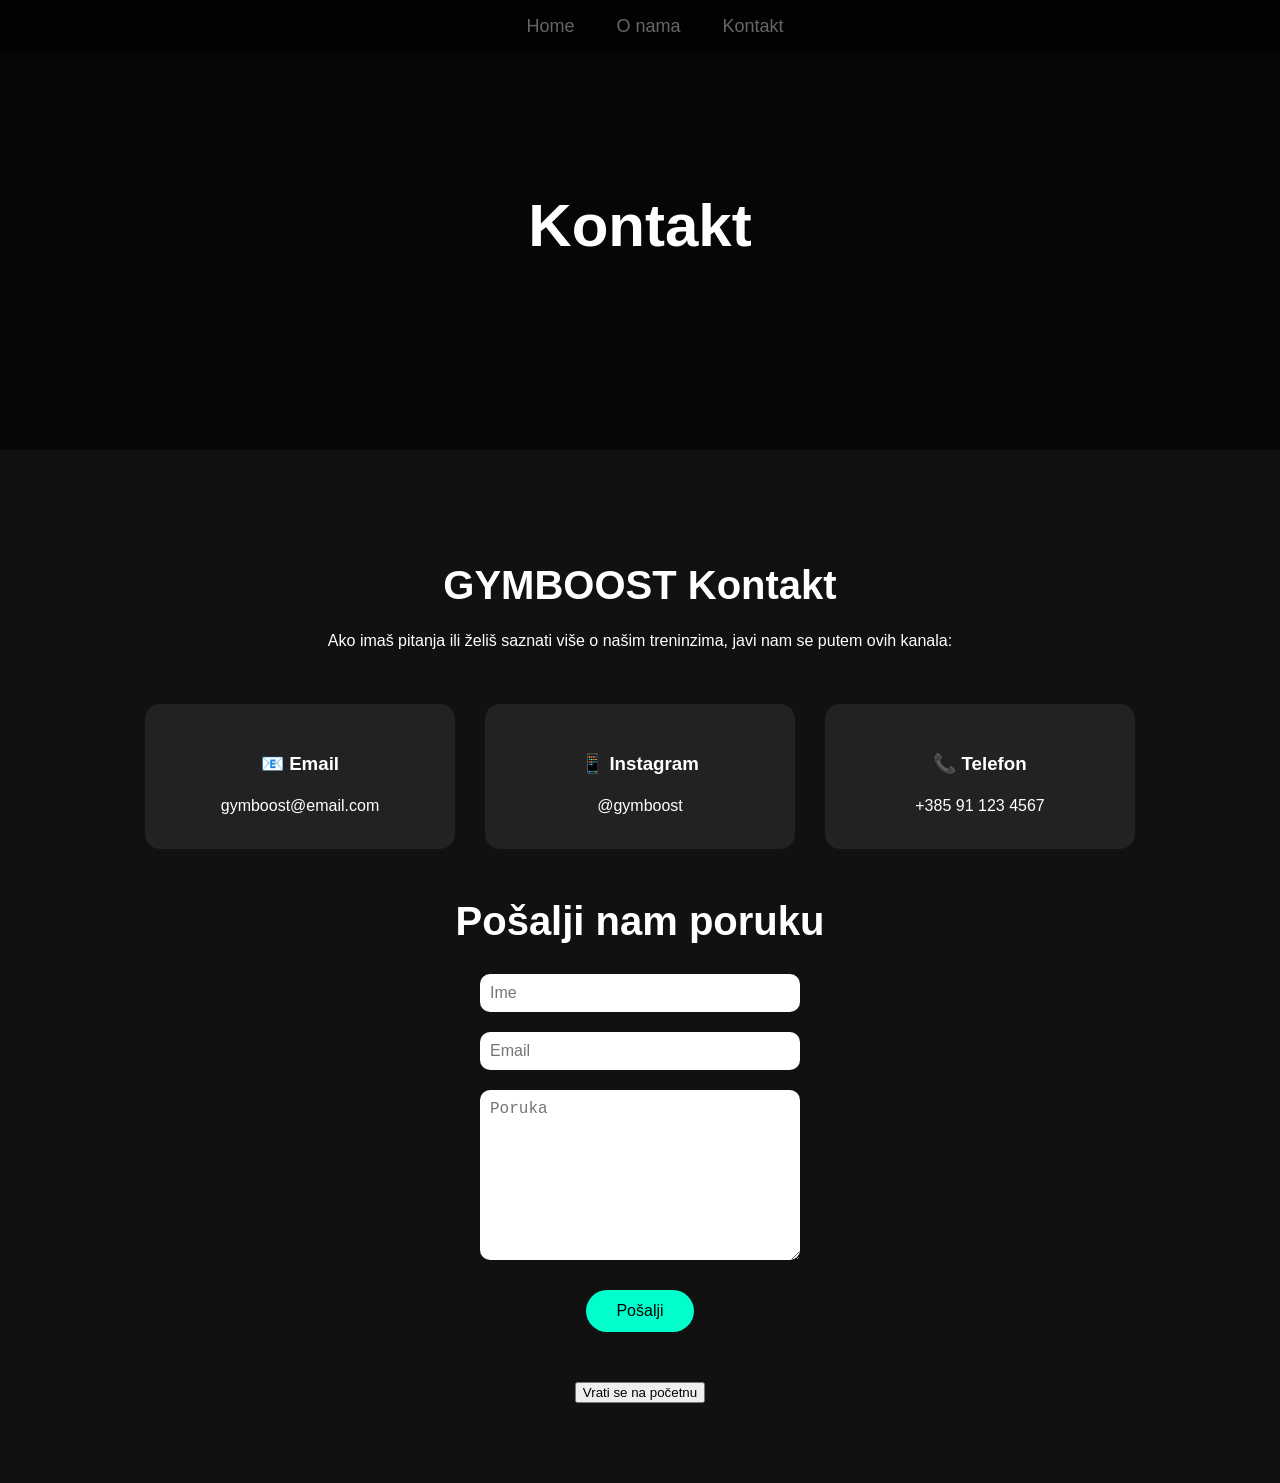
==== kontakt.html @ 43294148 "implementacija emaila na kontaktu" ====
<!DOCTYPE html>
<html lang="hr">
<head>
<meta charset="UTF-8">
<meta name="viewport" content="width=device-width, initial-scale=1.0">
<title>Kontakt - GYMBOOST</title>

<style>
body {
    margin: 0;
    font-family: Arial, sans-serif;
    color: white;
    background: #111;
}

/* NAVBAR */
.navbar {
    position: fixed;
    top: 0;
    width: 100%;
    display: flex;
    justify-content: center;
    gap: 30px;
    padding: 15px;
    background: rgba(0,0,0,0.7);
}

.navbar button {
    background: none;
    border: none;
    color: white;
    font-size: 18px;
    cursor: pointer;
}

.navbar button:hover {
    color: #00ffcc;
}

/* HERO */
.hero {
    height: 50vh;
    background: url('https://images.unsplash.com/photo-1558611848-73f7eb4001a1?auto=format&fit=crop&w=1950&q=80') center/cover no-repeat;
    display: flex;
    justify-content: center;
    align-items: center;
    text-align: center;
    position: relative;
}

.hero::before {
    content: "";
    position: absolute;
    width: 100%;
    height: 100%;
    background: rgba(0,0,0,0.6);
}

.hero h1 {
    position: relative;
    font-size: 60px;
}

/* CONTENT */
.container {
    padding: 80px 20px;
    text-align: center;
}

.container h2 {
    font-size: 40px;
    margin-bottom: 20px;
}

.container p {
    max-width: 700px;
    margin: auto;
    line-height: 1.6;
}

/* CARDS */
.cards {
    display: flex;
    flex-wrap: wrap;
    justify-content: center;
    gap: 30px;
    margin-top: 50px;
}

.card {
    background: #222;
    padding: 30px;
    border-radius: 15px;
    width: 250px;
    transition: 0.3s;
}

.card:hover {
    transform: scale(1.05);
    background: #333;
}

/* CONTACT FORM */
.contact-form {
    margin-top: 50px;
}

.contact-form form {
    display: flex;
    flex-direction: column;
    align-items: center;
}

.contact-form input,
.contact-form textarea {
    padding: 10px;
    width: 300px;
    margin: 10px 0;
    border-radius: 10px;
    border: none;
    font-size: 16px;
}

.contact-form textarea {
    height: 150px;
}

.contact-form button {
    margin-top: 20px;
    padding: 12px 30px;
    border: none;
    border-radius: 25px;
    background: #00ffcc;
    cursor: pointer;
    font-size: 16px;
}

.contact-form button:hover {
    background: #00e0b3;
}

.thank-you {
    display: none;
    color: #00ffcc;
    font-size: 18px;
    margin-top: 20px;
}
</style>
</head>

<body>

<!-- NAVBAR -->
<div class="navbar">
    <a href="index.html"><button>Home</button></a>
    <a href="onama.html"><button>O nama</button></a>
    <a href="kontakt.html"><button>Kontakt</button></a>
</div>

<!-- HERO -->
<div class="hero">
    <h1>Kontakt</h1>
</div>

<!-- CONTENT -->
<div class="container">
    <h2>GYMBOOST Kontakt</h2>
    <p>Ako imaš pitanja ili želiš saznati više o našim treninzima, javi nam se putem ovih kanala:</p>

    <div class="cards">
        <div class="card">
            <h3>📧 Email</h3>
            <p>gymboost@email.com</p>
        </div>

        <div class="card">
            <h3>📱 Instagram</h3>
            <p>@gymboost</p>
        </div>

        <div class="card">
            <h3>📞 Telefon</h3>
            <p>+385 91 123 4567</p>
        </div>
    </div>

    <!-- CONTACT FORM -->
    <div class="contact-form">
        <h2>Pošalji nam poruku</h2>
        <form id="contactForm" action="https://formspree.io/f/xkopyqdb" method="POST">
            <input type="text" name="name" placeholder="Ime" required>
            <input type="email" name="email" placeholder="Email" required>
            <textarea name="message" placeholder="Poruka" required></textarea>
            <button type="submit">Pošalji</button>
        </form>
        <p class="thank-you" id="thankYouMsg">Hvala! Vaša poruka je poslana.</p>
    </div>

    <a href="index.html">
        <button style="margin-top:50px;">Vrati se na početnu</button>
    </a>
</div>

<script>
// Prikaz "Hvala" poruke nakon slanja forme
const form = document.getElementById("contactForm");
const thankYouMsg = document.getElementById("thankYouMsg");

form.addEventListener("submit", function(event) {
    event.preventDefault(); // sprječava default reload
    const formData = new FormData(form);

    fetch(form.action, {
        method: form.method,
        body: formData,
        headers: { 'Accept': 'application/json' }
    })
    .then(response => {
        if (response.ok) {
            form.style.display = "none"; // sakrij formu
            thankYouMsg.style.display = "block"; // prikaži poruku
        } else {
            alert("Došlo je do greške, pokušajte ponovno.");
        }
    })
    .catch(error => {
        alert("Došlo je do greške, pokušajte ponovno.");
    });
});
</script>

</body>
</html>
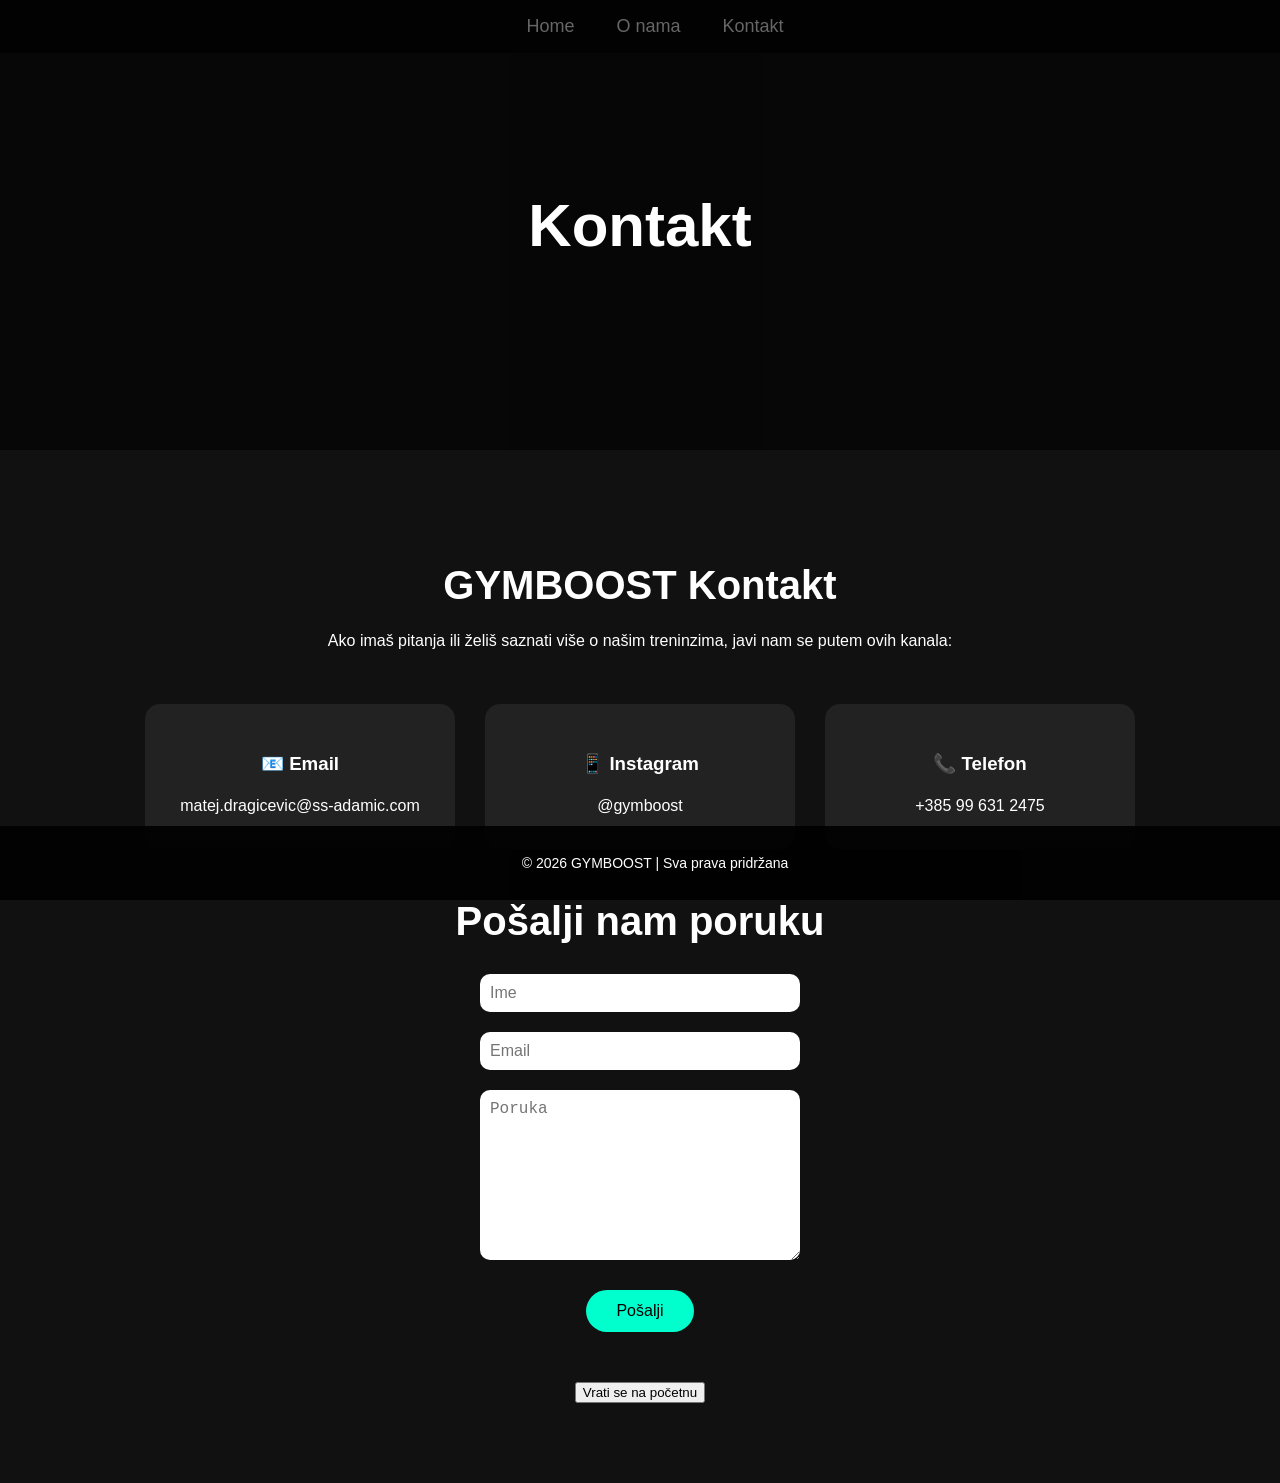
==== commit 06705eb0: "izdvajanje js-ova" ====
--- a/kontakt.html
+++ b/kontakt.html
@@ -145,6 +145,18 @@
     font-size: 18px;
     margin-top: 20px;
 }
+
+/* FOOTER */
+.footer {
+    background: rgba(0,0,0,0.9);
+    color: white;
+    text-align: center;
+    padding: 15px;
+    position: fixed;
+    bottom: 0;
+    width: 100%;
+    font-size: 14px;
+}
 </style>
 </head>
 
@@ -170,7 +182,7 @@
     <div class="cards">
         <div class="card">
             <h3>📧 Email</h3>
-            <p>gymboost@email.com</p>
+            <p>matej.dragicevic@ss-adamic.com</p>
         </div>
 
         <div class="card">
@@ -180,7 +192,7 @@
 
         <div class="card">
             <h3>📞 Telefon</h3>
-            <p>+385 91 123 4567</p>
+            <p>+385 99 631 2475</p>
         </div>
     </div>
 
@@ -201,13 +213,17 @@
     </a>
 </div>
 
+<!-- FOOTER -->
+<footer class="footer">
+    <p>© 2026 GYMBOOST | Sva prava pridržana</p>
+</footer>
+
 <script>
-// Prikaz "Hvala" poruke nakon slanja forme
 const form = document.getElementById("contactForm");
 const thankYouMsg = document.getElementById("thankYouMsg");
 
 form.addEventListener("submit", function(event) {
-    event.preventDefault(); // sprječava default reload
+    event.preventDefault();
     const formData = new FormData(form);
 
     fetch(form.action, {
@@ -217,8 +233,8 @@
     })
     .then(response => {
         if (response.ok) {
-            form.style.display = "none"; // sakrij formu
-            thankYouMsg.style.display = "block"; // prikaži poruku
+            form.style.display = "none";
+            thankYouMsg.style.display = "block";
         } else {
             alert("Došlo je do greške, pokušajte ponovno.");
         }
